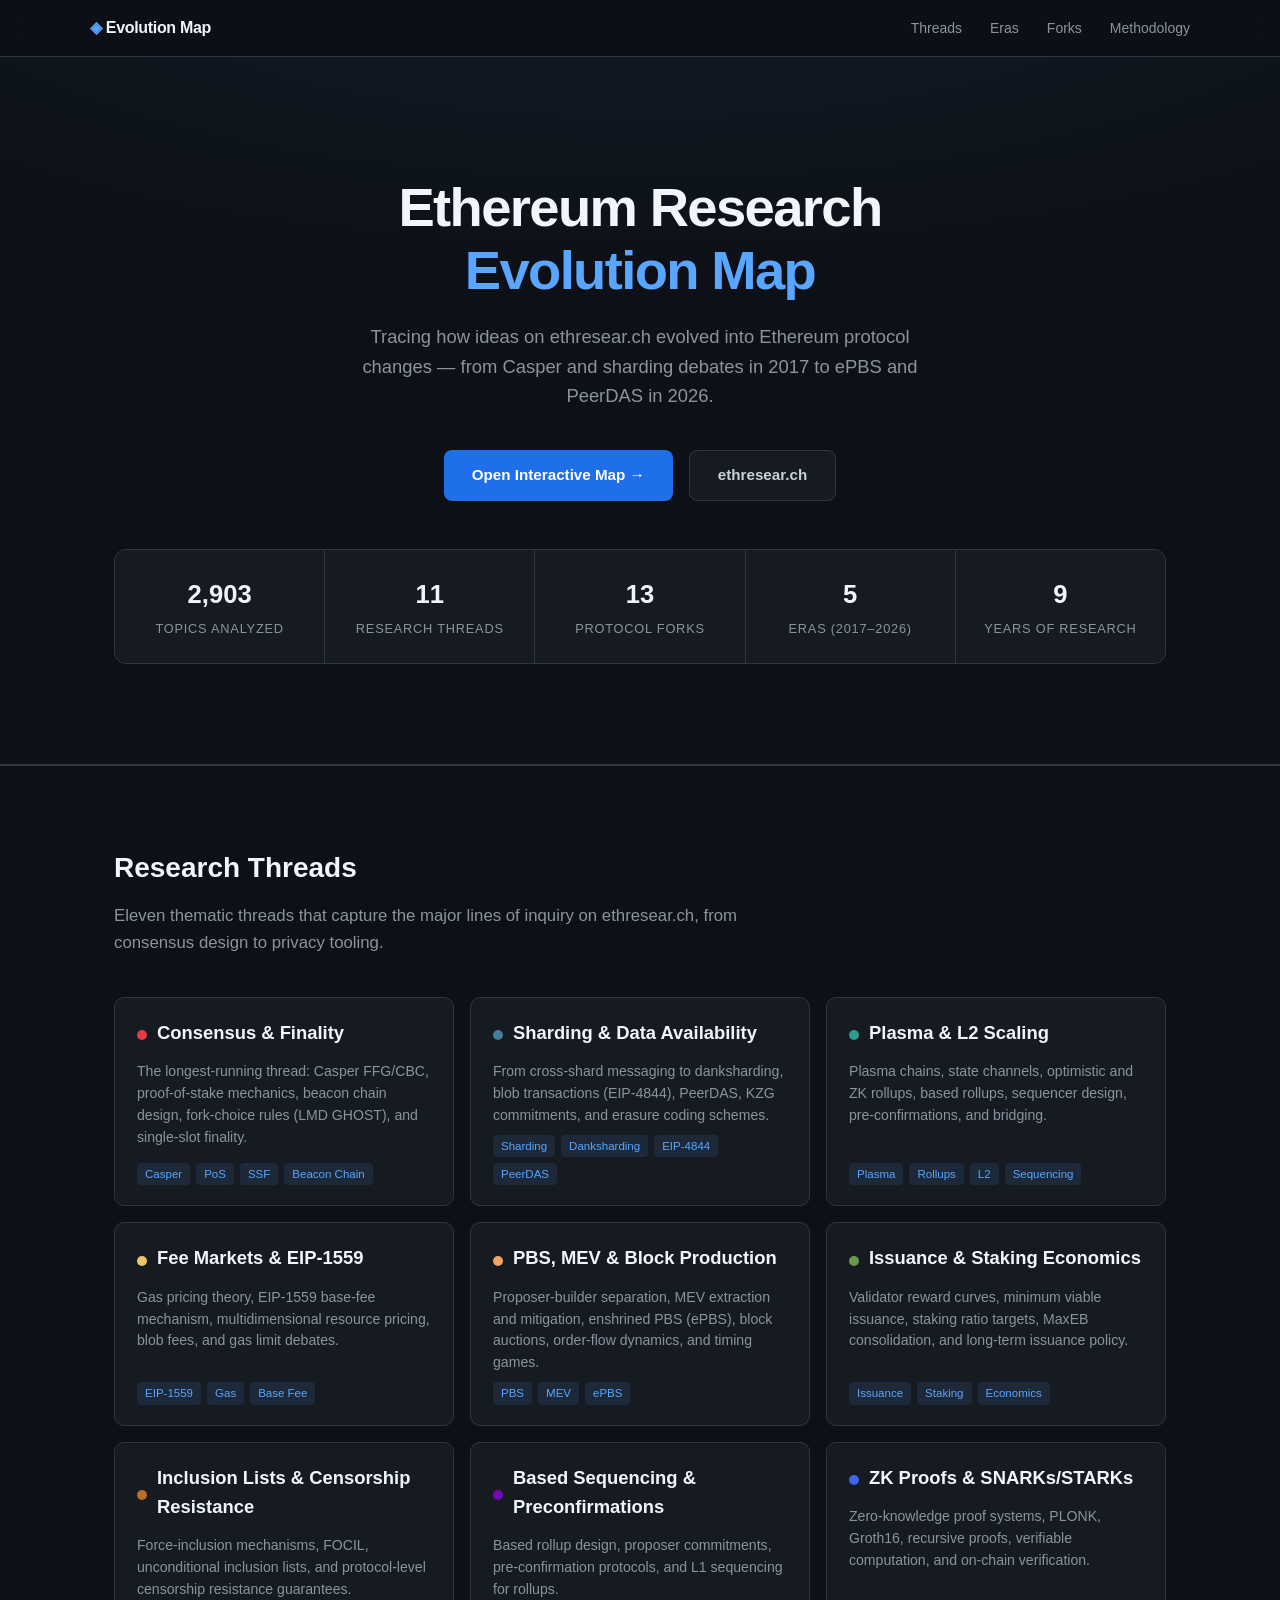
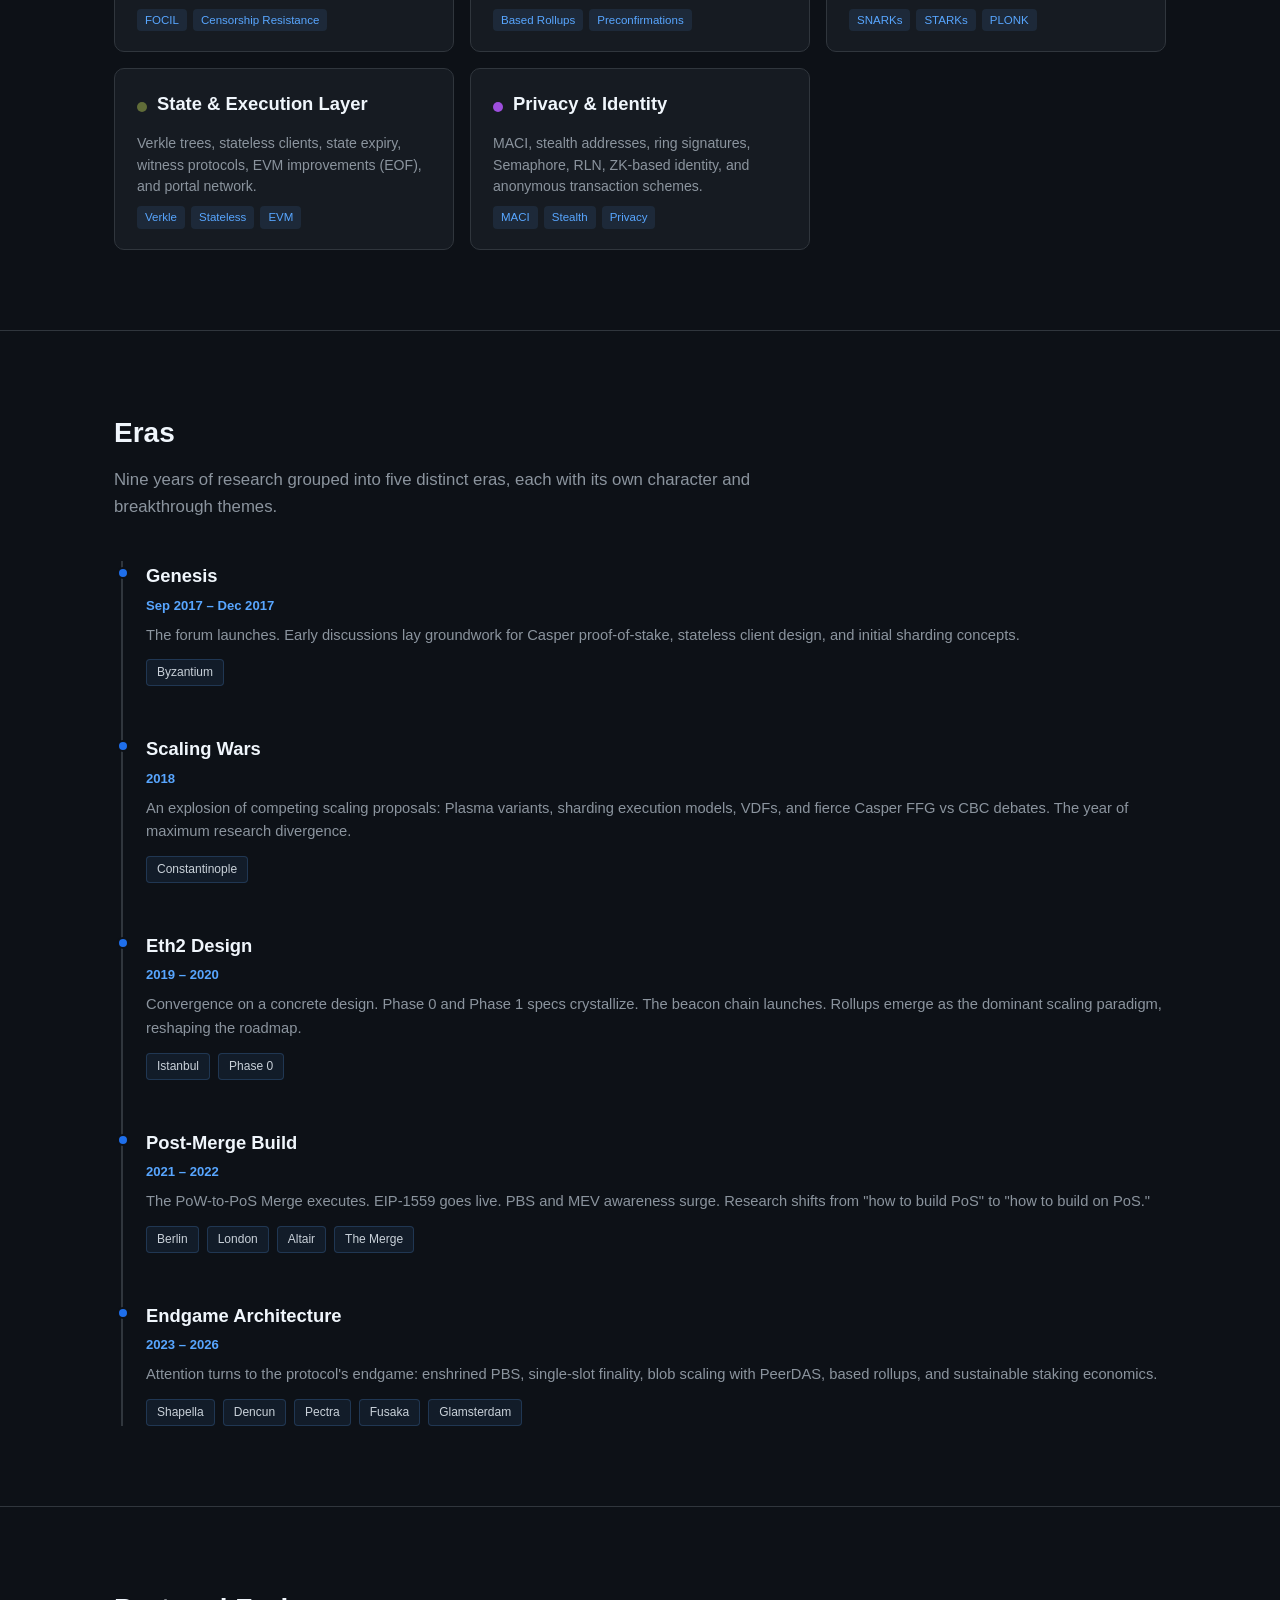
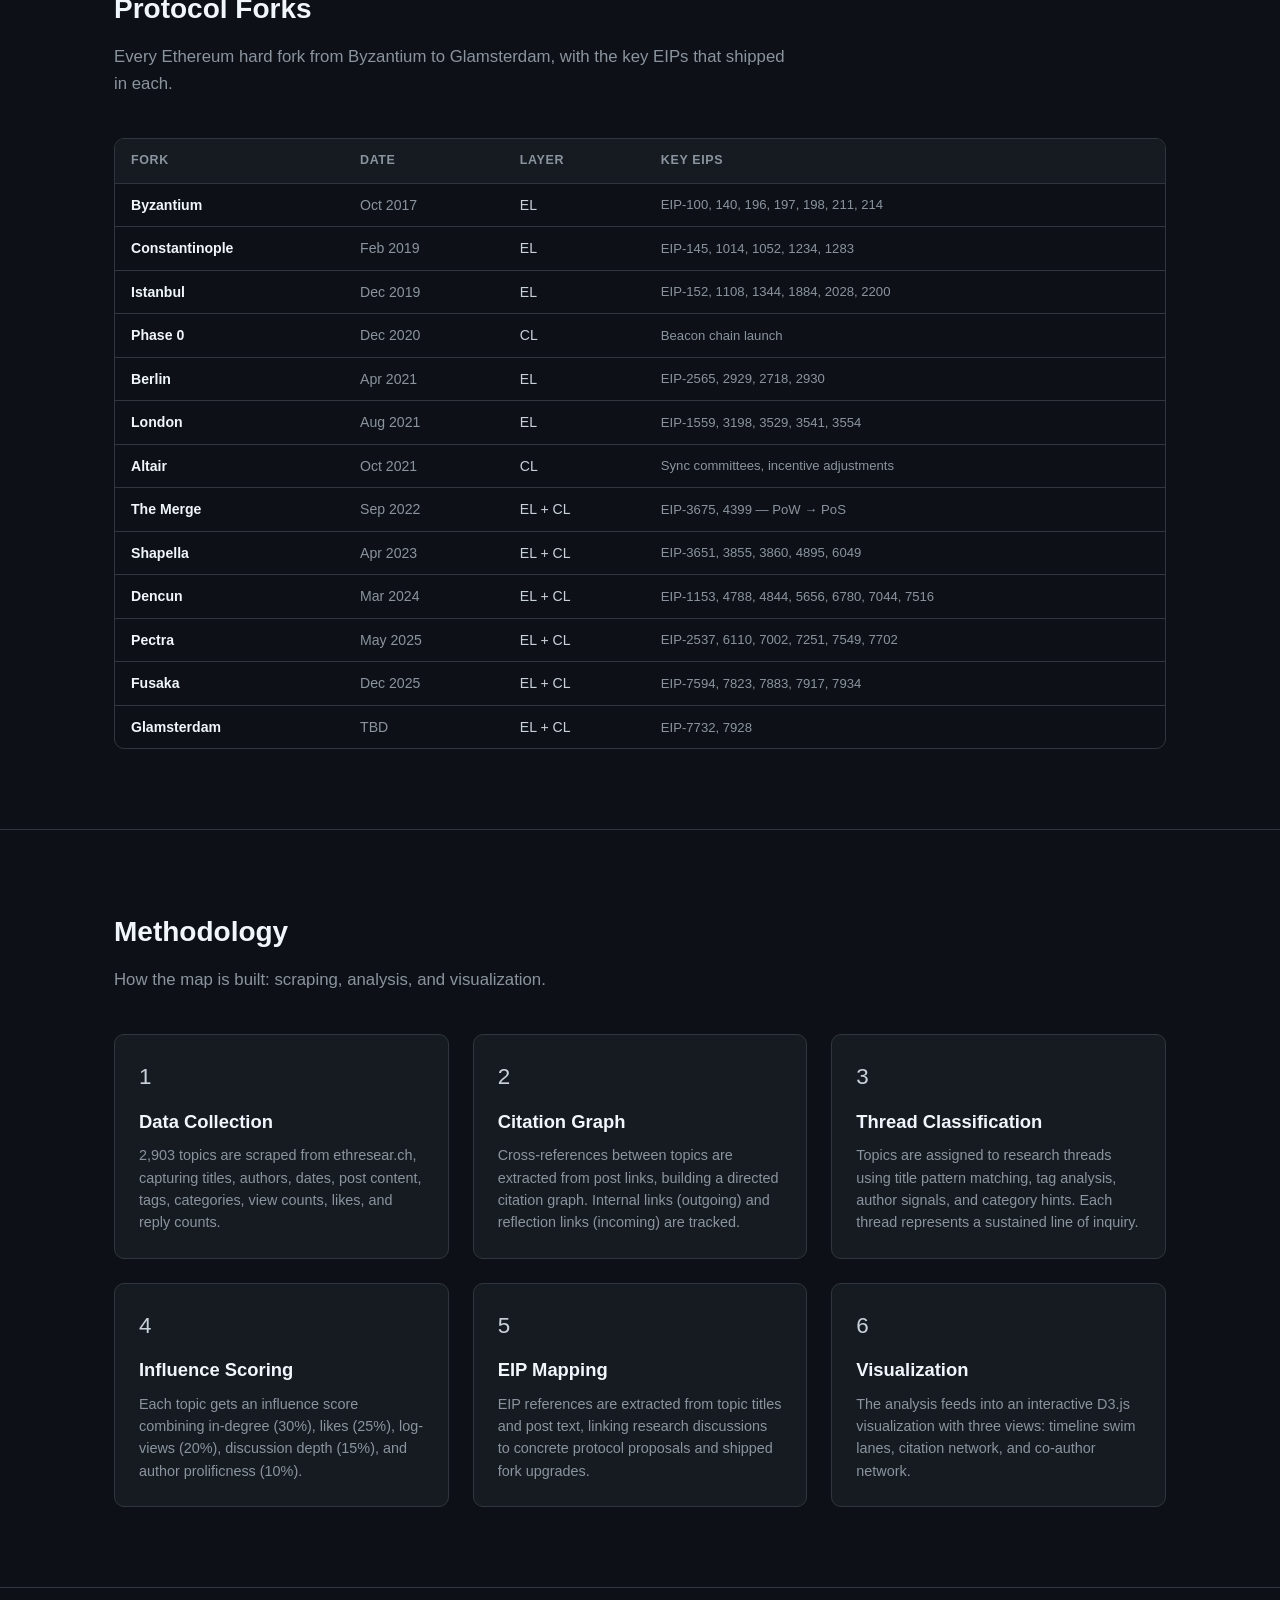
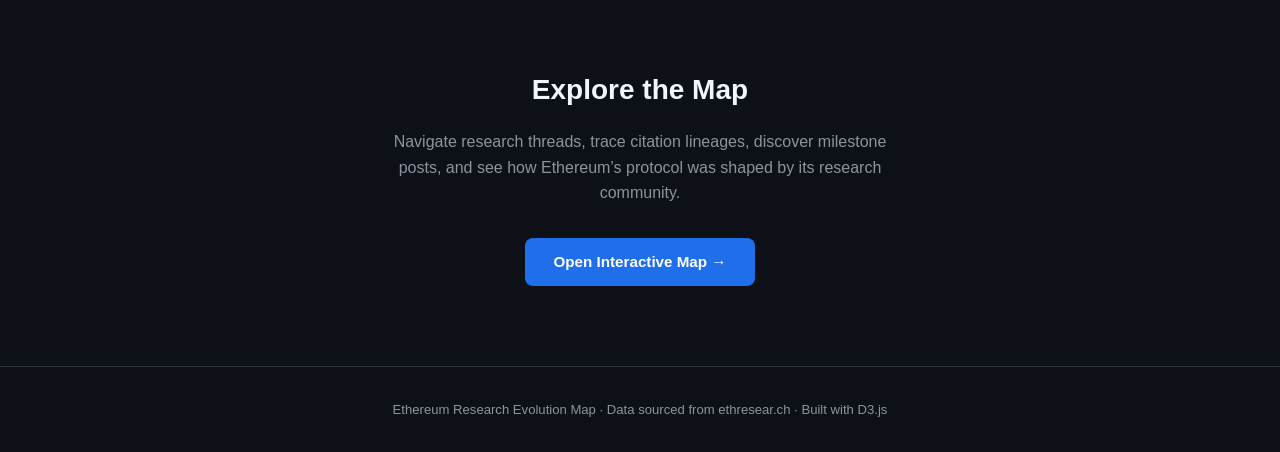
==== index.html @ 628c61a5 "Add landing page website for the evolution map Static single-page site with dark theme introducing t" ====
<!DOCTYPE html>
<html lang="en">
<head>
<meta charset="UTF-8">
<meta name="viewport" content="width=device-width, initial-scale=1.0">
<title>Ethereum Research Evolution Map</title>
<style>
/* ── Reset & Base ──────────────────────────────────────────────── */
*, *::before, *::after { box-sizing: border-box; margin: 0; padding: 0; }

:root {
  --bg: #0d1117;
  --bg-card: #161b22;
  --bg-card-hover: #1c2333;
  --border: #30363d;
  --text: #c9d1d9;
  --text-dim: #8b949e;
  --text-bright: #f0f6fc;
  --accent: #58a6ff;
  --accent-dim: #1f6feb;

  /* Thread colors */
  --c-consensus: #e63946;
  --c-sharding: #457b9d;
  --c-l2: #2a9d8f;
  --c-fees: #e9c46a;
  --c-pbs: #f4a261;
  --c-issuance: #6a994e;
  --c-inclusion: #bc6c25;
  --c-preconf: #7209b7;
  --c-zk: #4361ee;
  --c-state: #606c38;
  --c-privacy: #9d4edd;
}

html { scroll-behavior: smooth; }

body {
  font-family: -apple-system, BlinkMacSystemFont, "Segoe UI", Helvetica, Arial, sans-serif;
  background: var(--bg);
  color: var(--text);
  line-height: 1.6;
  overflow-x: hidden;
}

a { color: var(--accent); text-decoration: none; }
a:hover { text-decoration: underline; }

/* ── Layout ────────────────────────────────────────────────────── */
.container { max-width: 1100px; margin: 0 auto; padding: 0 24px; }

section { padding: 80px 0; }
section + section { border-top: 1px solid var(--border); }

h2 {
  font-size: 1.75rem;
  color: var(--text-bright);
  margin-bottom: 12px;
}
h3 {
  font-size: 1.15rem;
  color: var(--text-bright);
  margin-bottom: 6px;
}
.section-subtitle {
  color: var(--text-dim);
  font-size: 1.05rem;
  margin-bottom: 40px;
  max-width: 680px;
}

/* ── Nav ───────────────────────────────────────────────────────── */
nav {
  position: sticky;
  top: 0;
  z-index: 100;
  background: rgba(13, 17, 23, 0.85);
  backdrop-filter: blur(12px);
  border-bottom: 1px solid var(--border);
  padding: 0 24px;
}
nav .nav-inner {
  max-width: 1100px;
  margin: 0 auto;
  display: flex;
  align-items: center;
  justify-content: space-between;
  height: 56px;
}
nav .logo {
  font-weight: 700;
  font-size: 1rem;
  color: var(--text-bright);
  letter-spacing: -0.02em;
}
nav .logo span { color: var(--accent); }
nav .nav-links { display: flex; gap: 28px; }
nav .nav-links a {
  color: var(--text-dim);
  font-size: 0.875rem;
  font-weight: 500;
  transition: color 0.15s;
}
nav .nav-links a:hover { color: var(--text-bright); text-decoration: none; }

/* ── Hero ──────────────────────────────────────────────────────── */
.hero {
  padding: 120px 0 100px;
  text-align: center;
  border-bottom: 1px solid var(--border);
  background:
    radial-gradient(ellipse 80% 50% at 50% -20%, rgba(88,166,255,0.08), transparent);
}
.hero h1 {
  font-size: clamp(2.2rem, 5vw, 3.4rem);
  font-weight: 800;
  color: var(--text-bright);
  letter-spacing: -0.03em;
  line-height: 1.15;
  margin-bottom: 20px;
}
.hero h1 .accent { color: var(--accent); }
.hero .tagline {
  font-size: 1.15rem;
  color: var(--text-dim);
  max-width: 600px;
  margin: 0 auto 40px;
  line-height: 1.6;
}
.hero .cta-row {
  display: flex;
  gap: 16px;
  justify-content: center;
  flex-wrap: wrap;
}
.btn {
  display: inline-flex;
  align-items: center;
  gap: 8px;
  padding: 12px 28px;
  border-radius: 8px;
  font-size: 0.95rem;
  font-weight: 600;
  border: none;
  cursor: pointer;
  transition: background 0.15s, transform 0.1s;
}
.btn:hover { text-decoration: none; transform: translateY(-1px); }
.btn-primary { background: var(--accent-dim); color: #fff; }
.btn-primary:hover { background: var(--accent); }
.btn-secondary { background: var(--bg-card); color: var(--text); border: 1px solid var(--border); }
.btn-secondary:hover { background: var(--bg-card-hover); }

/* ── Stats ─────────────────────────────────────────────────────── */
.stats-bar {
  display: grid;
  grid-template-columns: repeat(auto-fit, minmax(140px, 1fr));
  gap: 1px;
  background: var(--border);
  border: 1px solid var(--border);
  border-radius: 12px;
  overflow: hidden;
  margin-top: 48px;
}
.stat {
  background: var(--bg-card);
  padding: 24px 16px;
  text-align: center;
}
.stat .number {
  font-size: 1.6rem;
  font-weight: 700;
  color: var(--text-bright);
  font-variant-numeric: tabular-nums;
}
.stat .label {
  font-size: 0.8rem;
  color: var(--text-dim);
  margin-top: 4px;
  text-transform: uppercase;
  letter-spacing: 0.06em;
}

/* ── Threads Grid ──────────────────────────────────────────────── */
.threads-grid {
  display: grid;
  grid-template-columns: repeat(auto-fill, minmax(300px, 1fr));
  gap: 16px;
}
.thread-card {
  background: var(--bg-card);
  border: 1px solid var(--border);
  border-radius: 10px;
  padding: 20px 22px;
  transition: background 0.15s, border-color 0.15s;
  display: flex;
  flex-direction: column;
  gap: 8px;
}
.thread-card:hover {
  background: var(--bg-card-hover);
  border-color: var(--text-dim);
}
.thread-card .thread-header {
  display: flex;
  align-items: center;
  gap: 10px;
}
.thread-dot {
  width: 10px;
  height: 10px;
  border-radius: 50%;
  flex-shrink: 0;
}
.thread-card p {
  color: var(--text-dim);
  font-size: 0.88rem;
  line-height: 1.55;
}
.thread-card .thread-tags {
  display: flex;
  gap: 6px;
  flex-wrap: wrap;
  margin-top: auto;
}
.thread-tag {
  font-size: 0.72rem;
  padding: 2px 8px;
  border-radius: 4px;
  background: rgba(88,166,255,0.1);
  color: var(--accent);
}

/* ── Timeline ──────────────────────────────────────────────────── */
.timeline {
  position: relative;
  padding-left: 32px;
}
.timeline::before {
  content: '';
  position: absolute;
  left: 7px;
  top: 0;
  bottom: 0;
  width: 2px;
  background: var(--border);
}
.era {
  position: relative;
  margin-bottom: 48px;
}
.era:last-child { margin-bottom: 0; }
.era::before {
  content: '';
  position: absolute;
  left: -29px;
  top: 6px;
  width: 12px;
  height: 12px;
  border-radius: 50%;
  background: var(--accent-dim);
  border: 2px solid var(--bg);
}
.era h3 { margin-bottom: 4px; }
.era .era-date {
  font-size: 0.82rem;
  color: var(--accent);
  font-weight: 600;
  margin-bottom: 8px;
}
.era .era-desc {
  color: var(--text-dim);
  font-size: 0.92rem;
  margin-bottom: 12px;
}
.fork-chips {
  display: flex;
  gap: 8px;
  flex-wrap: wrap;
}
.fork-chip {
  font-size: 0.75rem;
  padding: 3px 10px;
  border-radius: 4px;
  background: rgba(88,166,255,0.08);
  border: 1px solid rgba(88,166,255,0.2);
  color: var(--text);
}

/* ── Methodology ───────────────────────────────────────────────── */
.method-grid {
  display: grid;
  grid-template-columns: repeat(auto-fill, minmax(300px, 1fr));
  gap: 24px;
}
.method-card {
  background: var(--bg-card);
  border: 1px solid var(--border);
  border-radius: 10px;
  padding: 24px;
}
.method-card .icon {
  font-size: 1.4rem;
  margin-bottom: 12px;
  display: block;
}
.method-card h3 { margin-bottom: 8px; }
.method-card p {
  color: var(--text-dim);
  font-size: 0.9rem;
  line-height: 1.55;
}

/* ── Forks Table ───────────────────────────────────────────────── */
.forks-table-wrapper {
  overflow-x: auto;
  border: 1px solid var(--border);
  border-radius: 10px;
  margin-top: 32px;
}
table.forks-table {
  width: 100%;
  border-collapse: collapse;
  font-size: 0.88rem;
}
table.forks-table th {
  text-align: left;
  padding: 12px 16px;
  background: var(--bg-card);
  color: var(--text-dim);
  font-weight: 600;
  font-size: 0.78rem;
  text-transform: uppercase;
  letter-spacing: 0.05em;
  border-bottom: 1px solid var(--border);
}
table.forks-table td {
  padding: 10px 16px;
  border-bottom: 1px solid var(--border);
}
table.forks-table tr:last-child td { border-bottom: none; }
table.forks-table tr:hover td { background: var(--bg-card-hover); }
.fork-name { font-weight: 600; color: var(--text-bright); }
.fork-date { color: var(--text-dim); font-variant-numeric: tabular-nums; }
.eip-list { color: var(--text-dim); font-size: 0.82rem; }

/* ── CTA Section ───────────────────────────────────────────────── */
.cta-section {
  text-align: center;
  padding: 80px 0;
}
.cta-section h2 { margin-bottom: 16px; }
.cta-section p {
  color: var(--text-dim);
  max-width: 520px;
  margin: 0 auto 32px;
}

/* ── Footer ────────────────────────────────────────────────────── */
footer {
  border-top: 1px solid var(--border);
  padding: 32px 0;
  text-align: center;
  font-size: 0.82rem;
  color: var(--text-dim);
}
footer a { color: var(--text-dim); }
footer a:hover { color: var(--accent); }

/* ── Responsive ────────────────────────────────────────────────── */
@media (max-width: 640px) {
  section { padding: 56px 0; }
  .hero { padding: 80px 0 64px; }
  .threads-grid { grid-template-columns: 1fr; }
  .method-grid { grid-template-columns: 1fr; }
  nav .nav-links { gap: 16px; }
  nav .nav-links a { font-size: 0.78rem; }
}
</style>
</head>
<body>

<!-- ── Nav ──────────────────────────────────────────────────────── -->
<nav>
  <div class="nav-inner">
    <div class="logo"><span>&#x25C8;</span> Evolution Map</div>
    <div class="nav-links">
      <a href="#threads">Threads</a>
      <a href="#eras">Eras</a>
      <a href="#forks">Forks</a>
      <a href="#methodology">Methodology</a>
    </div>
  </div>
</nav>

<!-- ── Hero ─────────────────────────────────────────────────────── -->
<section class="hero">
  <div class="container">
    <h1>Ethereum Research<br><span class="accent">Evolution Map</span></h1>
    <p class="tagline">
      Tracing how ideas on ethresear.ch evolved into Ethereum protocol
      changes &mdash; from Casper and sharding debates in 2017 to
      ePBS and PeerDAS in 2026.
    </p>
    <div class="cta-row">
      <a href="evolution-map.html" class="btn btn-primary">Open Interactive Map &rarr;</a>
      <a href="https://ethresear.ch" class="btn btn-secondary">ethresear.ch</a>
    </div>

    <div class="stats-bar">
      <div class="stat">
        <div class="number">2,903</div>
        <div class="label">Topics Analyzed</div>
      </div>
      <div class="stat">
        <div class="number">11</div>
        <div class="label">Research Threads</div>
      </div>
      <div class="stat">
        <div class="number">13</div>
        <div class="label">Protocol Forks</div>
      </div>
      <div class="stat">
        <div class="number">5</div>
        <div class="label">Eras (2017&ndash;2026)</div>
      </div>
      <div class="stat">
        <div class="number">9</div>
        <div class="label">Years of Research</div>
      </div>
    </div>
  </div>
</section>

<!-- ── Research Threads ─────────────────────────────────────────── -->
<section id="threads">
  <div class="container">
    <h2>Research Threads</h2>
    <p class="section-subtitle">
      Eleven thematic threads that capture the major lines of inquiry on
      ethresear.ch, from consensus design to privacy tooling.
    </p>

    <div class="threads-grid">
      <div class="thread-card">
        <div class="thread-header">
          <span class="thread-dot" style="background: var(--c-consensus)"></span>
          <h3>Consensus &amp; Finality</h3>
        </div>
        <p>
          The longest-running thread: Casper FFG/CBC, proof-of-stake
          mechanics, beacon chain design, fork-choice rules (LMD GHOST),
          and single-slot finality.
        </p>
        <div class="thread-tags">
          <span class="thread-tag">Casper</span>
          <span class="thread-tag">PoS</span>
          <span class="thread-tag">SSF</span>
          <span class="thread-tag">Beacon Chain</span>
        </div>
      </div>

      <div class="thread-card">
        <div class="thread-header">
          <span class="thread-dot" style="background: var(--c-sharding)"></span>
          <h3>Sharding &amp; Data Availability</h3>
        </div>
        <p>
          From cross-shard messaging to danksharding, blob transactions (EIP-4844),
          PeerDAS, KZG commitments, and erasure coding schemes.
        </p>
        <div class="thread-tags">
          <span class="thread-tag">Sharding</span>
          <span class="thread-tag">Danksharding</span>
          <span class="thread-tag">EIP-4844</span>
          <span class="thread-tag">PeerDAS</span>
        </div>
      </div>

      <div class="thread-card">
        <div class="thread-header">
          <span class="thread-dot" style="background: var(--c-l2)"></span>
          <h3>Plasma &amp; L2 Scaling</h3>
        </div>
        <p>
          Plasma chains, state channels, optimistic and ZK rollups, based
          rollups, sequencer design, pre-confirmations, and bridging.
        </p>
        <div class="thread-tags">
          <span class="thread-tag">Plasma</span>
          <span class="thread-tag">Rollups</span>
          <span class="thread-tag">L2</span>
          <span class="thread-tag">Sequencing</span>
        </div>
      </div>

      <div class="thread-card">
        <div class="thread-header">
          <span class="thread-dot" style="background: var(--c-fees)"></span>
          <h3>Fee Markets &amp; EIP-1559</h3>
        </div>
        <p>
          Gas pricing theory, EIP-1559 base-fee mechanism, multidimensional
          resource pricing, blob fees, and gas limit debates.
        </p>
        <div class="thread-tags">
          <span class="thread-tag">EIP-1559</span>
          <span class="thread-tag">Gas</span>
          <span class="thread-tag">Base Fee</span>
        </div>
      </div>

      <div class="thread-card">
        <div class="thread-header">
          <span class="thread-dot" style="background: var(--c-pbs)"></span>
          <h3>PBS, MEV &amp; Block Production</h3>
        </div>
        <p>
          Proposer-builder separation, MEV extraction and mitigation,
          enshrined PBS (ePBS), block auctions, order-flow dynamics,
          and timing games.
        </p>
        <div class="thread-tags">
          <span class="thread-tag">PBS</span>
          <span class="thread-tag">MEV</span>
          <span class="thread-tag">ePBS</span>
        </div>
      </div>

      <div class="thread-card">
        <div class="thread-header">
          <span class="thread-dot" style="background: var(--c-issuance)"></span>
          <h3>Issuance &amp; Staking Economics</h3>
        </div>
        <p>
          Validator reward curves, minimum viable issuance, staking ratio
          targets, MaxEB consolidation, and long-term issuance policy.
        </p>
        <div class="thread-tags">
          <span class="thread-tag">Issuance</span>
          <span class="thread-tag">Staking</span>
          <span class="thread-tag">Economics</span>
        </div>
      </div>

      <div class="thread-card">
        <div class="thread-header">
          <span class="thread-dot" style="background: var(--c-inclusion)"></span>
          <h3>Inclusion Lists &amp; Censorship Resistance</h3>
        </div>
        <p>
          Force-inclusion mechanisms, FOCIL, unconditional inclusion lists,
          and protocol-level censorship resistance guarantees.
        </p>
        <div class="thread-tags">
          <span class="thread-tag">FOCIL</span>
          <span class="thread-tag">Censorship Resistance</span>
        </div>
      </div>

      <div class="thread-card">
        <div class="thread-header">
          <span class="thread-dot" style="background: var(--c-preconf)"></span>
          <h3>Based Sequencing &amp; Preconfirmations</h3>
        </div>
        <p>
          Based rollup design, proposer commitments, pre-confirmation
          protocols, and L1 sequencing for rollups.
        </p>
        <div class="thread-tags">
          <span class="thread-tag">Based Rollups</span>
          <span class="thread-tag">Preconfirmations</span>
        </div>
      </div>

      <div class="thread-card">
        <div class="thread-header">
          <span class="thread-dot" style="background: var(--c-zk)"></span>
          <h3>ZK Proofs &amp; SNARKs/STARKs</h3>
        </div>
        <p>
          Zero-knowledge proof systems, PLONK, Groth16, recursive proofs,
          verifiable computation, and on-chain verification.
        </p>
        <div class="thread-tags">
          <span class="thread-tag">SNARKs</span>
          <span class="thread-tag">STARKs</span>
          <span class="thread-tag">PLONK</span>
        </div>
      </div>

      <div class="thread-card">
        <div class="thread-header">
          <span class="thread-dot" style="background: var(--c-state)"></span>
          <h3>State &amp; Execution Layer</h3>
        </div>
        <p>
          Verkle trees, stateless clients, state expiry, witness protocols,
          EVM improvements (EOF), and portal network.
        </p>
        <div class="thread-tags">
          <span class="thread-tag">Verkle</span>
          <span class="thread-tag">Stateless</span>
          <span class="thread-tag">EVM</span>
        </div>
      </div>

      <div class="thread-card">
        <div class="thread-header">
          <span class="thread-dot" style="background: var(--c-privacy)"></span>
          <h3>Privacy &amp; Identity</h3>
        </div>
        <p>
          MACI, stealth addresses, ring signatures, Semaphore, RLN,
          ZK-based identity, and anonymous transaction schemes.
        </p>
        <div class="thread-tags">
          <span class="thread-tag">MACI</span>
          <span class="thread-tag">Stealth</span>
          <span class="thread-tag">Privacy</span>
        </div>
      </div>
    </div>
  </div>
</section>

<!-- ── Eras ─────────────────────────────────────────────────────── -->
<section id="eras">
  <div class="container">
    <h2>Eras</h2>
    <p class="section-subtitle">
      Nine years of research grouped into five distinct eras, each with
      its own character and breakthrough themes.
    </p>

    <div class="timeline">
      <div class="era">
        <h3>Genesis</h3>
        <div class="era-date">Sep 2017 &ndash; Dec 2017</div>
        <p class="era-desc">
          The forum launches. Early discussions lay groundwork for Casper
          proof-of-stake, stateless client design, and initial sharding concepts.
        </p>
        <div class="fork-chips">
          <span class="fork-chip">Byzantium</span>
        </div>
      </div>

      <div class="era">
        <h3>Scaling Wars</h3>
        <div class="era-date">2018</div>
        <p class="era-desc">
          An explosion of competing scaling proposals: Plasma variants,
          sharding execution models, VDFs, and fierce Casper FFG vs CBC
          debates. The year of maximum research divergence.
        </p>
        <div class="fork-chips">
          <span class="fork-chip">Constantinople</span>
        </div>
      </div>

      <div class="era">
        <h3>Eth2 Design</h3>
        <div class="era-date">2019 &ndash; 2020</div>
        <p class="era-desc">
          Convergence on a concrete design. Phase 0 and Phase 1 specs
          crystallize. The beacon chain launches. Rollups emerge as the
          dominant scaling paradigm, reshaping the roadmap.
        </p>
        <div class="fork-chips">
          <span class="fork-chip">Istanbul</span>
          <span class="fork-chip">Phase 0</span>
        </div>
      </div>

      <div class="era">
        <h3>Post-Merge Build</h3>
        <div class="era-date">2021 &ndash; 2022</div>
        <p class="era-desc">
          The PoW-to-PoS Merge executes. EIP-1559 goes live. PBS and MEV
          awareness surge. Research shifts from "how to build PoS" to "how
          to build on PoS."
        </p>
        <div class="fork-chips">
          <span class="fork-chip">Berlin</span>
          <span class="fork-chip">London</span>
          <span class="fork-chip">Altair</span>
          <span class="fork-chip">The Merge</span>
        </div>
      </div>

      <div class="era">
        <h3>Endgame Architecture</h3>
        <div class="era-date">2023 &ndash; 2026</div>
        <p class="era-desc">
          Attention turns to the protocol's endgame: enshrined PBS,
          single-slot finality, blob scaling with PeerDAS, based rollups,
          and sustainable staking economics.
        </p>
        <div class="fork-chips">
          <span class="fork-chip">Shapella</span>
          <span class="fork-chip">Dencun</span>
          <span class="fork-chip">Pectra</span>
          <span class="fork-chip">Fusaka</span>
          <span class="fork-chip">Glamsterdam</span>
        </div>
      </div>
    </div>
  </div>
</section>

<!-- ── Forks ────────────────────────────────────────────────────── -->
<section id="forks">
  <div class="container">
    <h2>Protocol Forks</h2>
    <p class="section-subtitle">
      Every Ethereum hard fork from Byzantium to Glamsterdam, with the
      key EIPs that shipped in each.
    </p>

    <div class="forks-table-wrapper">
      <table class="forks-table">
        <thead>
          <tr>
            <th>Fork</th>
            <th>Date</th>
            <th>Layer</th>
            <th>Key EIPs</th>
          </tr>
        </thead>
        <tbody>
          <tr>
            <td class="fork-name">Byzantium</td>
            <td class="fork-date">Oct 2017</td>
            <td>EL</td>
            <td class="eip-list">EIP-100, 140, 196, 197, 198, 211, 214</td>
          </tr>
          <tr>
            <td class="fork-name">Constantinople</td>
            <td class="fork-date">Feb 2019</td>
            <td>EL</td>
            <td class="eip-list">EIP-145, 1014, 1052, 1234, 1283</td>
          </tr>
          <tr>
            <td class="fork-name">Istanbul</td>
            <td class="fork-date">Dec 2019</td>
            <td>EL</td>
            <td class="eip-list">EIP-152, 1108, 1344, 1884, 2028, 2200</td>
          </tr>
          <tr>
            <td class="fork-name">Phase 0</td>
            <td class="fork-date">Dec 2020</td>
            <td>CL</td>
            <td class="eip-list">Beacon chain launch</td>
          </tr>
          <tr>
            <td class="fork-name">Berlin</td>
            <td class="fork-date">Apr 2021</td>
            <td>EL</td>
            <td class="eip-list">EIP-2565, 2929, 2718, 2930</td>
          </tr>
          <tr>
            <td class="fork-name">London</td>
            <td class="fork-date">Aug 2021</td>
            <td>EL</td>
            <td class="eip-list">EIP-1559, 3198, 3529, 3541, 3554</td>
          </tr>
          <tr>
            <td class="fork-name">Altair</td>
            <td class="fork-date">Oct 2021</td>
            <td>CL</td>
            <td class="eip-list">Sync committees, incentive adjustments</td>
          </tr>
          <tr>
            <td class="fork-name">The Merge</td>
            <td class="fork-date">Sep 2022</td>
            <td>EL + CL</td>
            <td class="eip-list">EIP-3675, 4399 &mdash; PoW &rarr; PoS</td>
          </tr>
          <tr>
            <td class="fork-name">Shapella</td>
            <td class="fork-date">Apr 2023</td>
            <td>EL + CL</td>
            <td class="eip-list">EIP-3651, 3855, 3860, 4895, 6049</td>
          </tr>
          <tr>
            <td class="fork-name">Dencun</td>
            <td class="fork-date">Mar 2024</td>
            <td>EL + CL</td>
            <td class="eip-list">EIP-1153, 4788, 4844, 5656, 6780, 7044, 7516</td>
          </tr>
          <tr>
            <td class="fork-name">Pectra</td>
            <td class="fork-date">May 2025</td>
            <td>EL + CL</td>
            <td class="eip-list">EIP-2537, 6110, 7002, 7251, 7549, 7702</td>
          </tr>
          <tr>
            <td class="fork-name">Fusaka</td>
            <td class="fork-date">Dec 2025</td>
            <td>EL + CL</td>
            <td class="eip-list">EIP-7594, 7823, 7883, 7917, 7934</td>
          </tr>
          <tr>
            <td class="fork-name">Glamsterdam</td>
            <td class="fork-date">TBD</td>
            <td>EL + CL</td>
            <td class="eip-list">EIP-7732, 7928</td>
          </tr>
        </tbody>
      </table>
    </div>
  </div>
</section>

<!-- ── Methodology ─────────────────────────────────────────────── -->
<section id="methodology">
  <div class="container">
    <h2>Methodology</h2>
    <p class="section-subtitle">
      How the map is built: scraping, analysis, and visualization.
    </p>

    <div class="method-grid">
      <div class="method-card">
        <span class="icon">1</span>
        <h3>Data Collection</h3>
        <p>
          2,903 topics are scraped from ethresear.ch, capturing titles,
          authors, dates, post content, tags, categories, view counts,
          likes, and reply counts.
        </p>
      </div>

      <div class="method-card">
        <span class="icon">2</span>
        <h3>Citation Graph</h3>
        <p>
          Cross-references between topics are extracted from post links,
          building a directed citation graph. Internal links (outgoing)
          and reflection links (incoming) are tracked.
        </p>
      </div>

      <div class="method-card">
        <span class="icon">3</span>
        <h3>Thread Classification</h3>
        <p>
          Topics are assigned to research threads using title pattern
          matching, tag analysis, author signals, and category hints.
          Each thread represents a sustained line of inquiry.
        </p>
      </div>

      <div class="method-card">
        <span class="icon">4</span>
        <h3>Influence Scoring</h3>
        <p>
          Each topic gets an influence score combining in-degree (30%),
          likes (25%), log-views (20%), discussion depth (15%), and
          author prolificness (10%).
        </p>
      </div>

      <div class="method-card">
        <span class="icon">5</span>
        <h3>EIP Mapping</h3>
        <p>
          EIP references are extracted from topic titles and post text,
          linking research discussions to concrete protocol proposals
          and shipped fork upgrades.
        </p>
      </div>

      <div class="method-card">
        <span class="icon">6</span>
        <h3>Visualization</h3>
        <p>
          The analysis feeds into an interactive D3.js visualization
          with three views: timeline swim lanes, citation network,
          and co-author network.
        </p>
      </div>
    </div>
  </div>
</section>

<!-- ── CTA ──────────────────────────────────────────────────────── -->
<section class="cta-section">
  <div class="container">
    <h2>Explore the Map</h2>
    <p>
      Navigate research threads, trace citation lineages, discover
      milestone posts, and see how Ethereum&rsquo;s protocol was
      shaped by its research community.
    </p>
    <div class="cta-row">
      <a href="evolution-map.html" class="btn btn-primary">Open Interactive Map &rarr;</a>
    </div>
  </div>
</section>

<!-- ── Footer ──────────────────────────────────────────────────── -->
<footer>
  <div class="container">
    <p>
      Ethereum Research Evolution Map &middot;
      Data sourced from <a href="https://ethresear.ch">ethresear.ch</a> &middot;
      Built with D3.js
    </p>
  </div>
</footer>

</body>
</html>
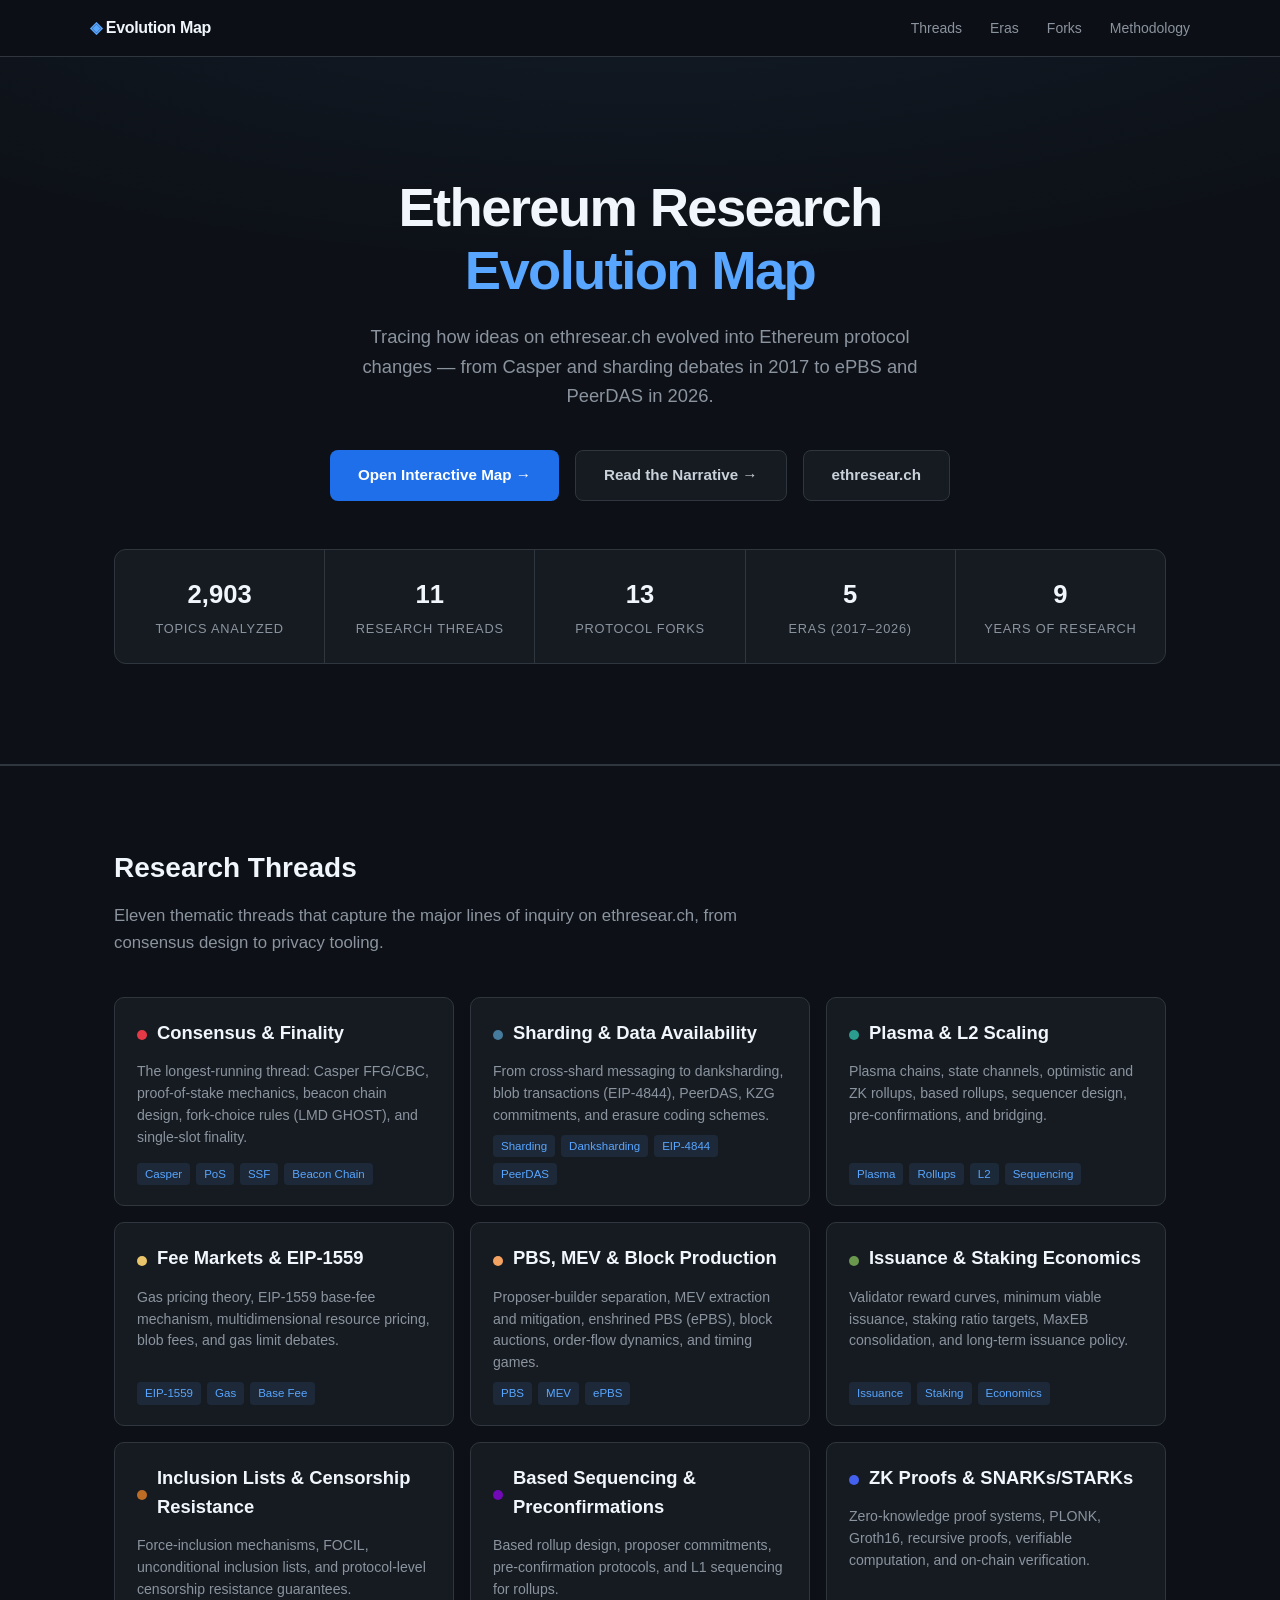
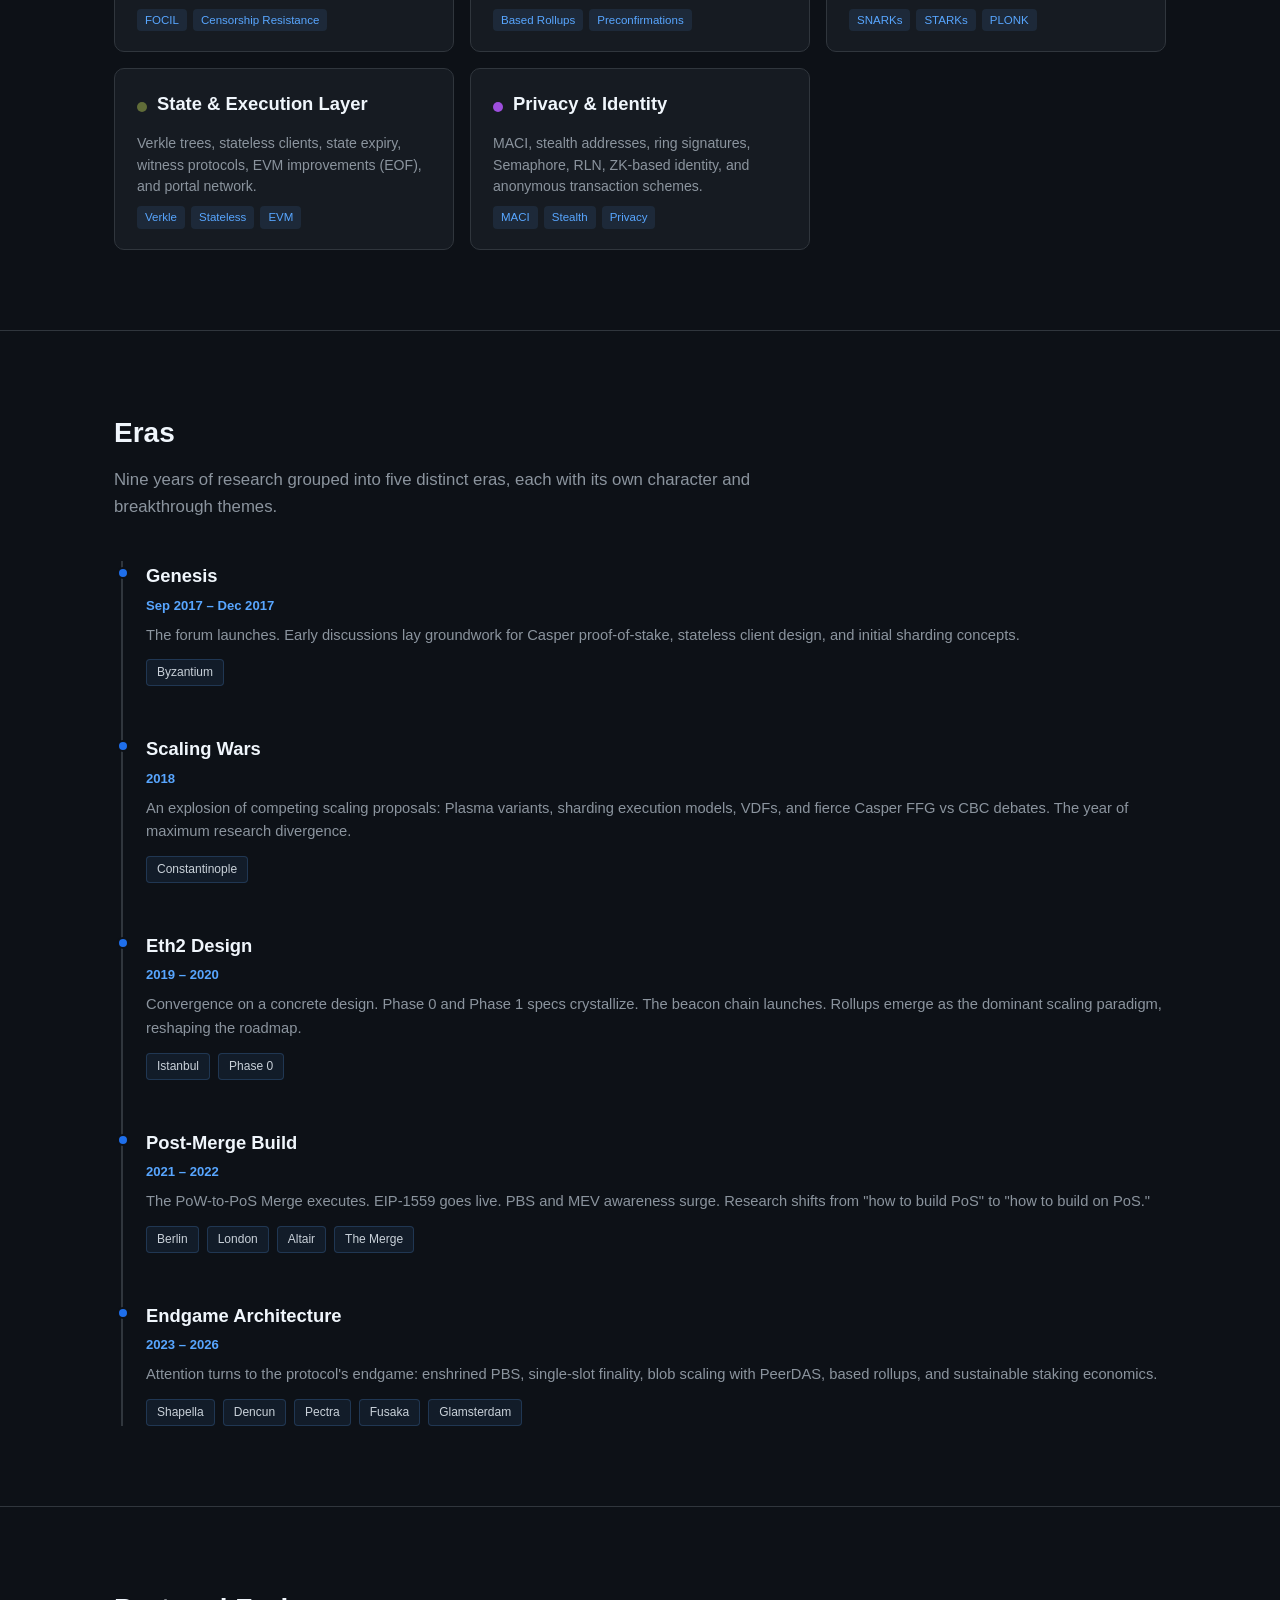
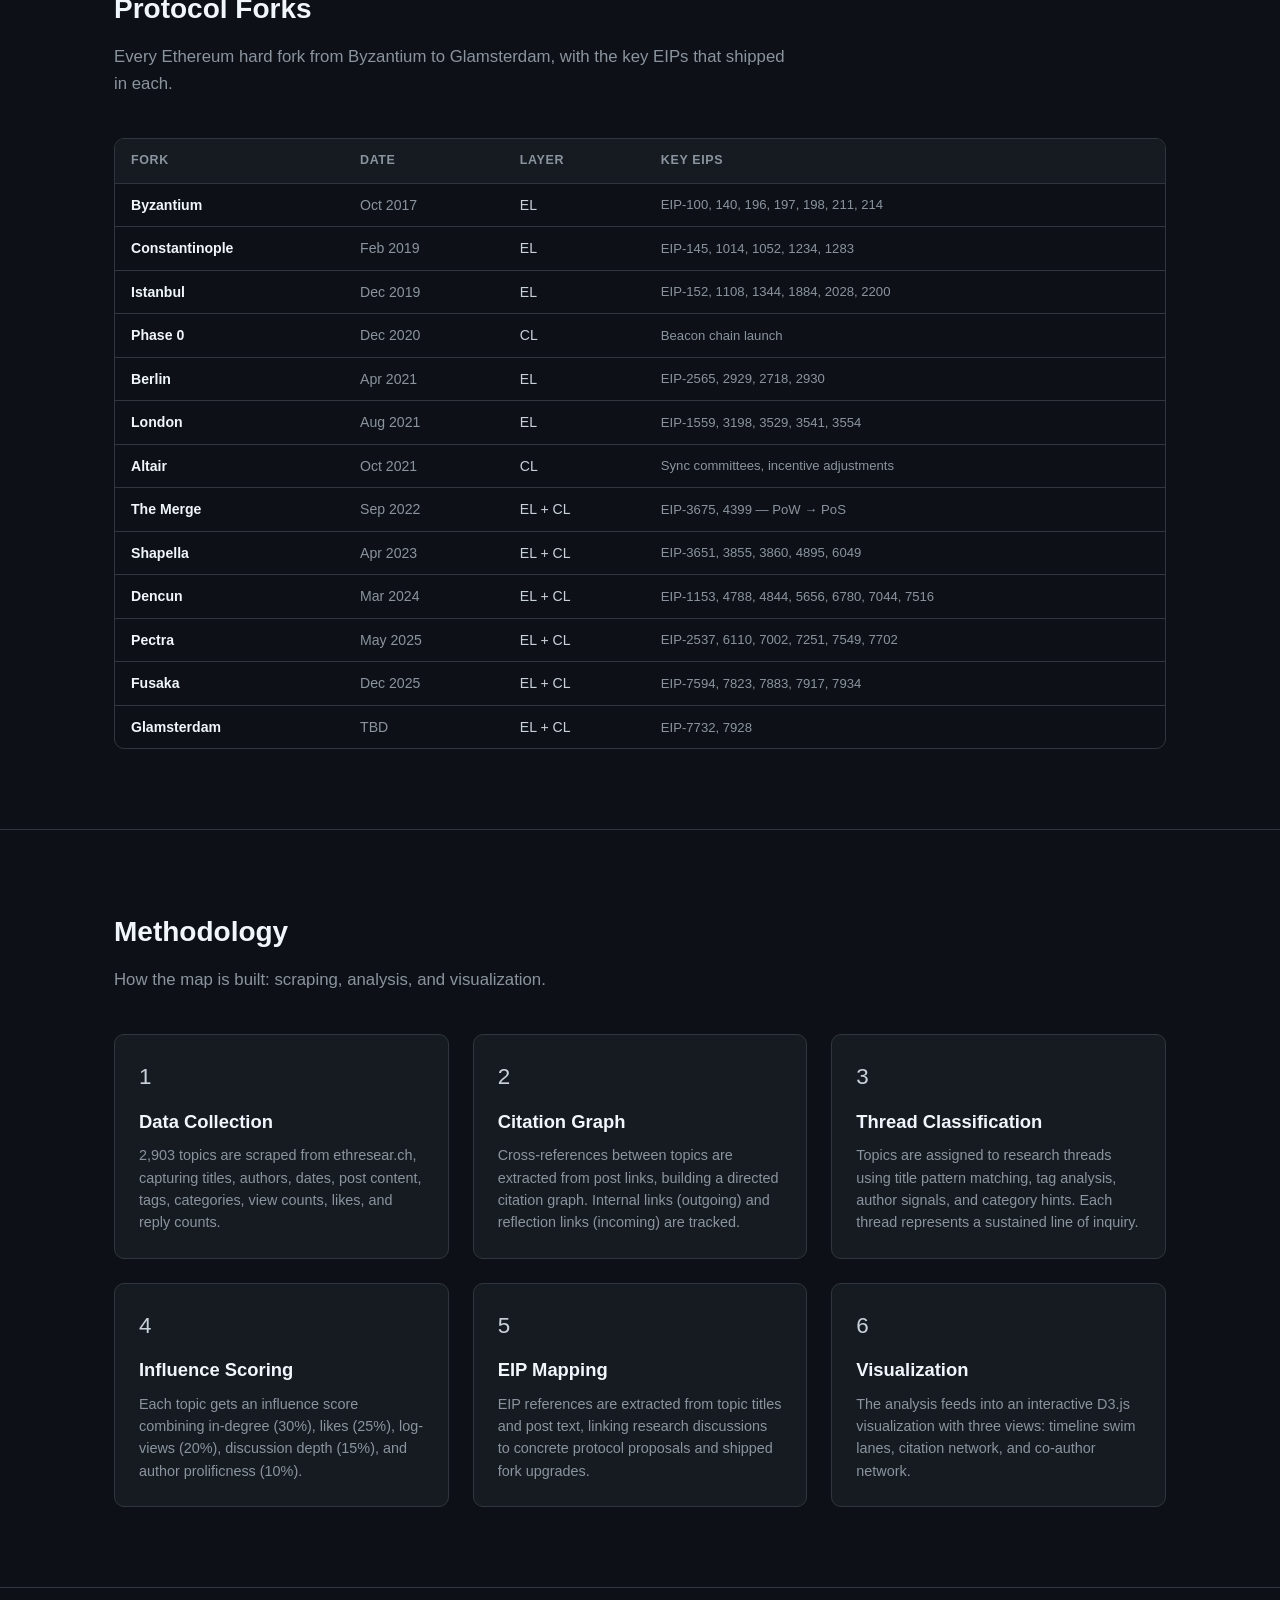
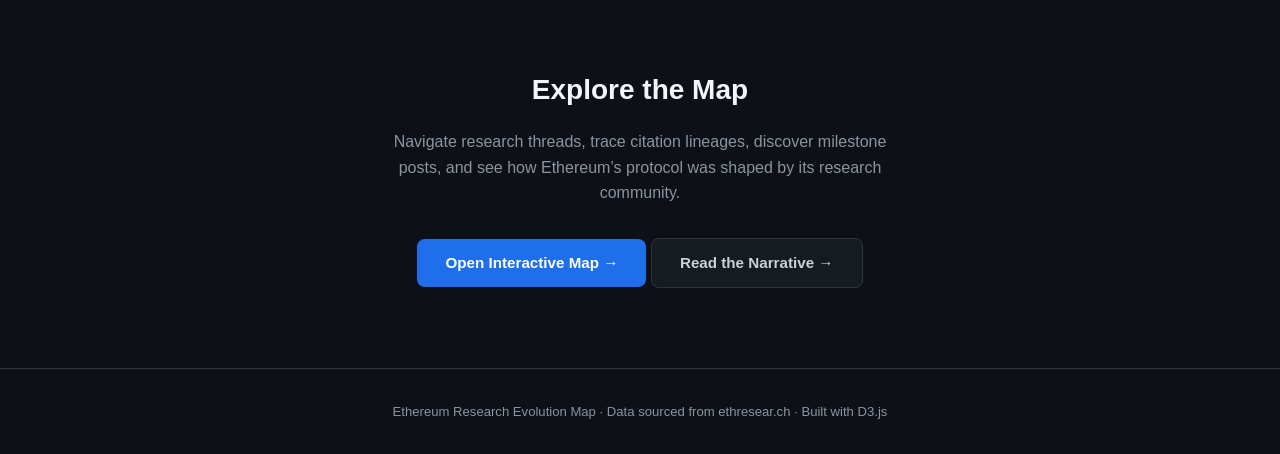
==== commit ec6b46d6: "Publish evolution map as a GitHub Pages website Track generated artifacts (evolution-map.html, evolu" ====
--- a/index.html
+++ b/index.html
@@ -404,6 +404,7 @@
     </p>
     <div class="cta-row">
       <a href="evolution-map.html" class="btn btn-primary">Open Interactive Map &rarr;</a>
+      <a href="evolution-map.md" class="btn btn-secondary">Read the Narrative &rarr;</a>
       <a href="https://ethresear.ch" class="btn btn-secondary">ethresear.ch</a>
     </div>
 
@@ -896,6 +897,7 @@
     </p>
     <div class="cta-row">
       <a href="evolution-map.html" class="btn btn-primary">Open Interactive Map &rarr;</a>
+      <a href="evolution-map.md" class="btn btn-secondary">Read the Narrative &rarr;</a>
     </div>
   </div>
 </section>
